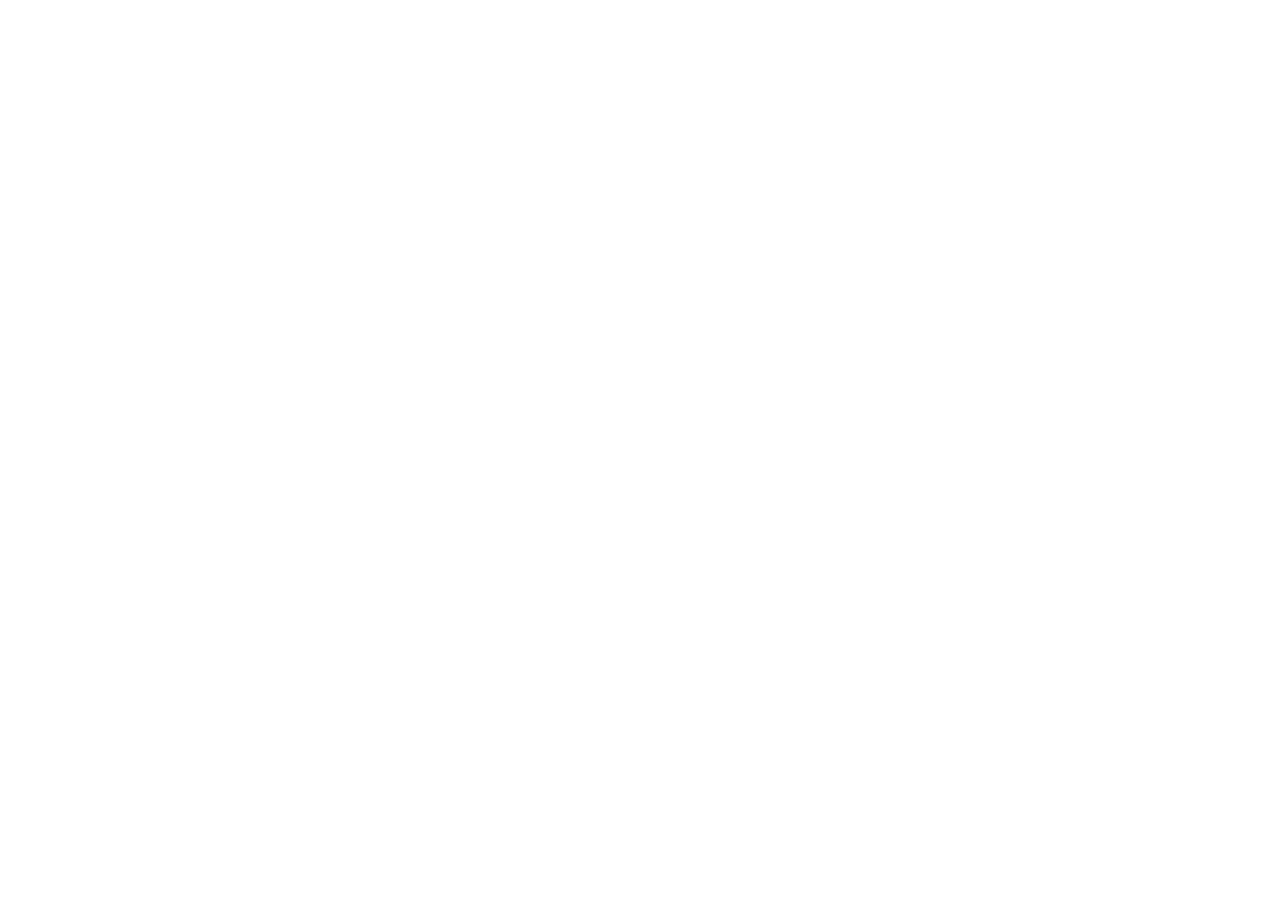
==== index.html @ 381cf296 "add index.html file with initial structure and styles" ====
<!DOCTYPE html>
<html lang="en">

<head>
    <meta charset="UTF-8">
    <meta name="viewport" content="width=device-width, initial-scale=1.0">
    <title>FlavorFold | Home</title>
    <!-- Bootstrap 5 CDN -->
    <link href="https://cdn.jsdelivr.net/npm/bootstrap@5.3.0/dist/css/bootstrap.min.css" rel="stylesheet">
    <!-- Google Font: Poppins -->
    <link href="https://fonts.googleapis.com/css2?family=Poppins:wght@300;400;600;700&display=swap" rel="stylesheet">
    <link rel="stylesheet" href="style-core.css">
    <style>
        .category-chip {
            background: white;
            border: 2px solid #ff7a00;
            color: #ff7a00;
            border-radius: 50px;
            padding: 15px 30px;
            font-weight: 600;
            transition: all 0.3s ease;
            text-decoration: none;
            display: inline-block;
            margin: 10px;
        }

        .category-chip:hover {
            background: #ff7a00;
            color: white;
            transform: scale(1.05);
        }
    </style>
</head>

<body>
    <script src="https://cdn.jsdelivr.net/npm/bootstrap@5.3.0/dist/js/bootstrap.bundle.min.js"></script>
</body>

</html>
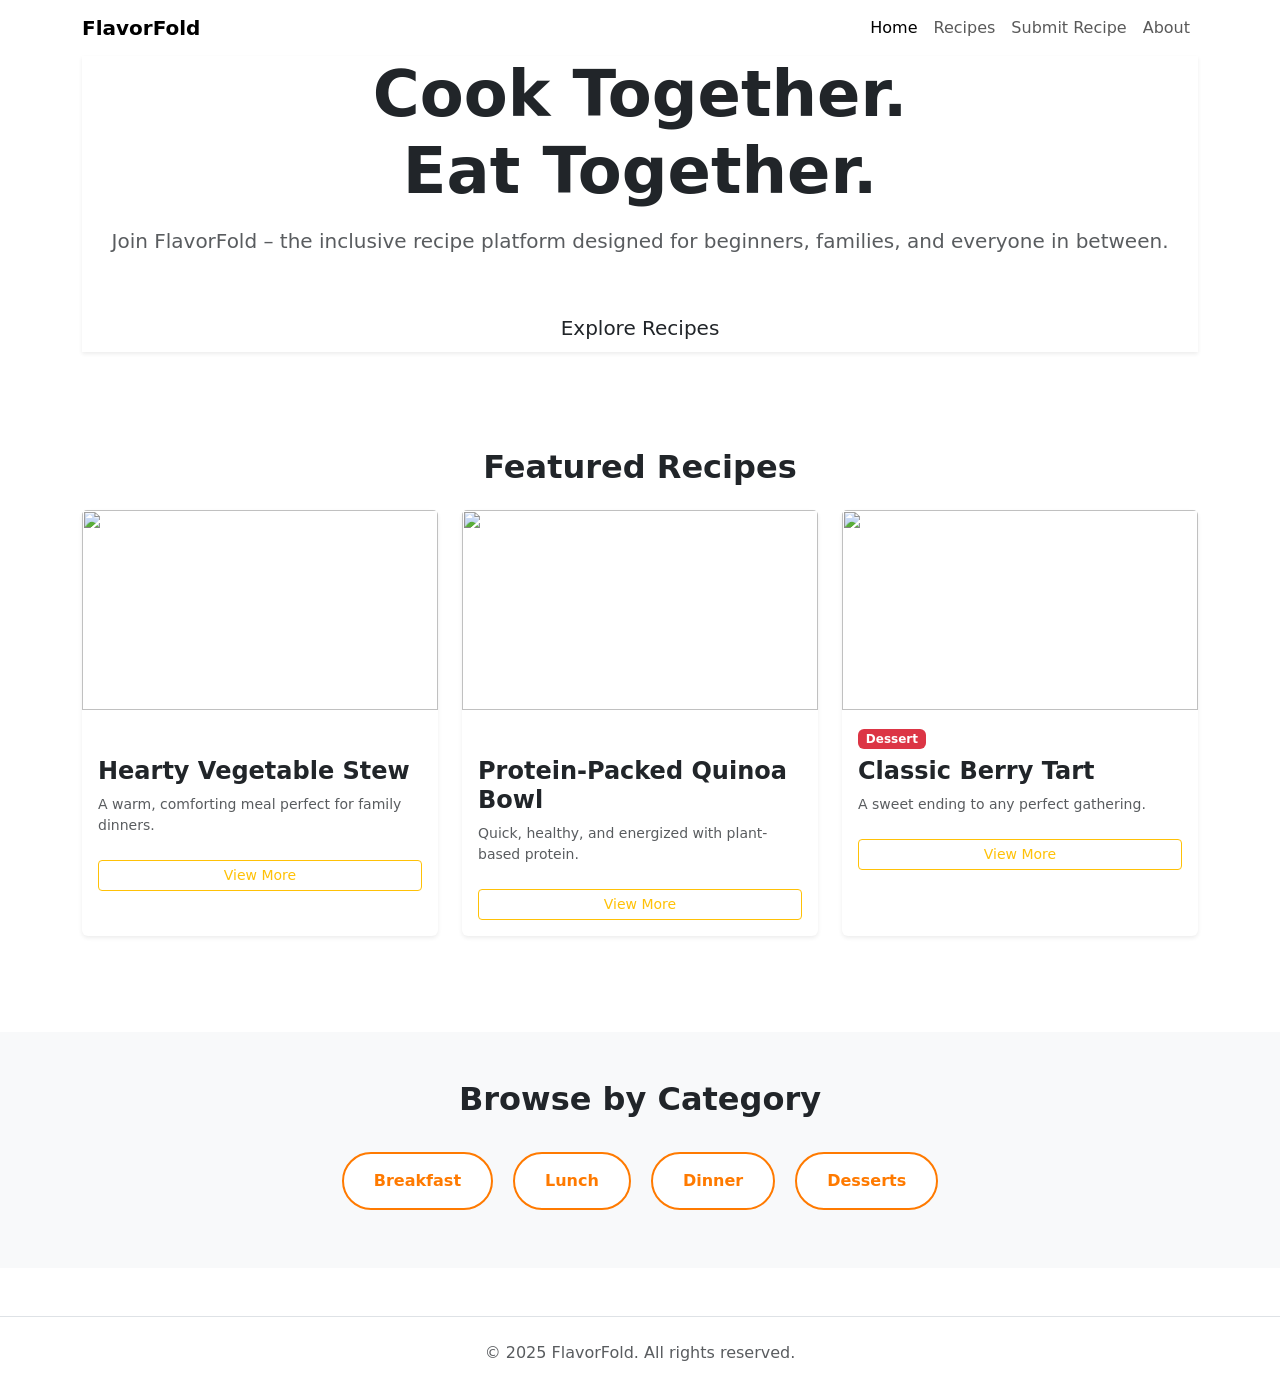
==== commit 360d2e1a: "add navbar, hero section, featured recipes, and categories to index.html" ====
--- a/index.html
+++ b/index.html
@@ -32,7 +32,96 @@
     </style>
 </head>
 
-<body>
+
+    <body>
+
+    <!-- Navbar -->
+    <nav class="navbar navbar-expand-lg navbar-light sticky-top">
+        <div class="container">
+            <a class="navbar-brand fw-bold text-primary-custom" href="index.html">FlavorFold</a>
+            <button class="navbar-toggler" type="button" data-bs-toggle="collapse" data-bs-target="#navbarNav">
+                <span class="navbar-toggler-icon"></span>
+            </button>
+            <div class="collapse navbar-collapse" id="navbarNav">
+                <ul class="navbar-nav ms-auto">
+                    <li class="nav-item"><a class="nav-link active" href="index.html">Home</a></li>
+                    <li class="nav-item"><a class="nav-link" href="recipes.html">Recipes</a></li>
+                    <li class="nav-item"><a class="nav-link" href="submit.html">Submit Recipe</a></li>
+                    <li class="nav-item"><a class="nav-link" href="about.html">About</a></li>
+                </ul>
+            </div>
+        </div>
+    </nav>
+
+    <!-- Hero Section -->
+    <section class="hero-section text-center fade-in">
+        <div class="container">
+            <div class="hero-content shadow-sm">
+                <h1 class="display-3 fw-bold mb-3">Cook Together. <br><span class="text-primary-custom">Eat
+                        Together.</span></h1>
+                <p class="lead mb-5 text-muted">Join FlavorFold – the inclusive recipe platform designed for beginners,
+                    families, and everyone in between.</p>
+                <a href="recipes.html" class="btn btn-primary-custom btn-lg">Explore Recipes</a>
+            </div>
+        </div>
+    </section>
+
+    <!-- Featured Recipes -->
+    <section class="container mt-5 py-5">
+        <h2 class="text-center fw-bold mb-4">Featured Recipes</h2>
+        <div class="row g-4">
+            <div class="col-md-4">
+                <div class="card recipe-card h-100 shadow-sm border-0">
+                    <img src="Food images/stew.png" class="card-img-top" style="height:200px; object-fit:cover;">
+                    <div class="card-body">
+                        <span class="badge bg-secondary-custom mb-2">Vegetarian</span>
+                        <h4 class="fw-bold">Hearty Vegetable Stew</h4>
+                        <p class="text-muted small">A warm, comforting meal perfect for family dinners.</p>
+                        <a href="recipes.html" class="btn btn-sm btn-outline-warning w-100 mt-2">View More</a>
+                    </div>
+                </div>
+            </div>
+            <div class="col-md-4">
+                <div class="card recipe-card h-100 shadow-sm border-0">
+                    <img src="Food images/quinoa.png" class="card-img-top" style="height:200px; object-fit:cover;">
+                    <div class="card-body">
+                        <span class="badge bg-primary-custom mb-2">High Protein</span>
+                        <h4 class="fw-bold">Protein-Packed Quinoa Bowl</h4>
+                        <p class="text-muted small">Quick, healthy, and energized with plant-based protein.</p>
+                        <a href="recipes.html" class="btn btn-sm btn-outline-warning w-100 mt-2">View More</a>
+                    </div>
+                </div>
+            </div>
+            <div class="col-md-4">
+                <div class="card recipe-card h-100 shadow-sm border-0">
+                    <img src="Food images/tart.png" class="card-img-top" style="height:200px; object-fit:cover;">
+                    <div class="card-body">
+                        <span class="badge bg-danger mb-2">Dessert</span>
+                        <h4 class="fw-bold">Classic Berry Tart</h4>
+                        <p class="text-muted small">A sweet ending to any perfect gathering.</p>
+                        <a href="recipes.html" class="btn btn-sm btn-outline-warning w-100 mt-2">View More</a>
+                    </div>
+                </div>
+            </div>
+        </div>
+    </section>
+
+    <!-- Categories -->
+    <section class="bg-light py-5 mt-5">
+        <div class="container text-center">
+            <h2 class="fw-bold mb-4">Browse by Category</h2>
+            <div class="d-flex flex-wrap justify-content-center">
+                <a href="recipes.html" class="category-chip">Breakfast</a>
+                <a href="recipes.html" class="category-chip">Lunch</a>
+                <a href="recipes.html" class="category-chip">Dinner</a>
+                <a href="recipes.html" class="category-chip">Desserts</a>
+            </div>
+        </div>
+    </section>
+
+    <footer class="py-4 text-center border-top mt-5">
+        <p class="text-muted mb-0">&copy; 2025 FlavorFold. All rights reserved.</p>
+    </footer>
     <script src="https://cdn.jsdelivr.net/npm/bootstrap@5.3.0/dist/js/bootstrap.bundle.min.js"></script>
 </body>
 
